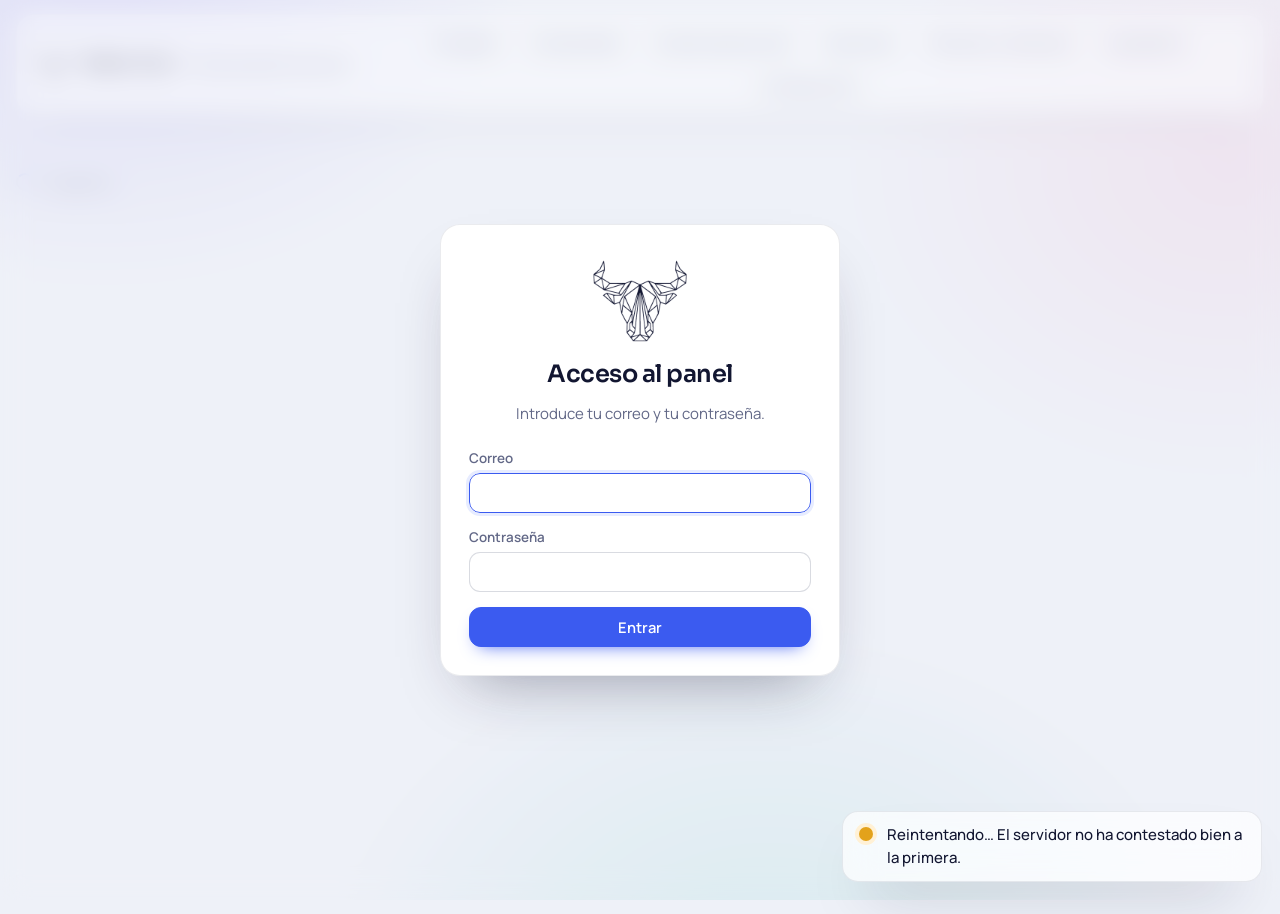
==== index.html @ 9e646604 "Encargo 9: acceso con Supabase Auth, lecturas desde vistas y guardados por panel-puente Co-Authored-" ====
<!doctype html>
<html lang="es">
<head>
  <meta charset="utf-8">
  <meta name="viewport" content="width=device-width, initial-scale=1">
  <meta name="robots" content="noindex, nofollow">
  <title>Panel Búfala Tech</title>
  <link rel="icon" type="image/png" href="img/favicon.png">
  <link rel="preconnect" href="https://fonts.googleapis.com">
  <link rel="preconnect" href="https://fonts.gstatic.com" crossorigin>
  <link rel="stylesheet" href="https://fonts.googleapis.com/css2?family=Manrope:wght@400;500;600;700;800&family=Sora:wght@400;500;600&family=JetBrains+Mono:wght@500;700&display=swap">
  <link rel="stylesheet" href="css/panel.css?v=29">
  <script type="module" src="js/app.js?v=29"></script>
</head>
<body>
  <header class="cabecera">
    <div class="marca"><img src="img/logo.png" alt="" width="40" height="40">Búfala Tech <span>· Panel de administración</span></div>
    <nav class="menu" id="menu" aria-label="Secciones">
      <a href="#unidades" data-vista="unidades">Unidades</a>
      <a href="#combustible" data-vista="combustible">Combustible</a>
      <a href="#costes" data-vista="costes">Costes de personal</a>
      <a href="#ausencias" data-vista="ausencias">Ausencias</a>
      <a href="#maestros" data-vista="maestros">Técnicos y vehículos</a>
      <a href="#liquidacion" data-vista="liquidacion">Liquidación</a>
      <a href="#configuracion" data-vista="configuracion">Configuración</a>
    </nav>
    <button type="button" class="boton secundario" id="salir" hidden>Cerrar sesión</button>
  </header>

  <div id="franja-demo" class="franja-demo" role="note" hidden></div>
  <div id="franja" class="franja" role="status" hidden></div>

  <main id="vista" class="vista" tabindex="-1">
    <p class="cargando">Cargando…</p>
  </main>

  <p id="frescura" class="frescura" hidden></p>

  <div id="avisos" class="avisos" aria-live="polite"></div>

  <!-- Pantalla de acceso: es una capa encima de la vista, así no se pierde lo que haya a medias -->
  <div id="acceso" class="acceso" hidden>
    <form id="form-acceso" class="tarjeta acceso-caja">
      <img class="acceso-logo" src="img/logo.png" alt="Búfala Tech" width="96" height="96">
      <h1>Acceso al panel</h1>
      <p id="acceso-motivo" class="tenue">Introduce tu correo y tu contraseña.</p>
      <label>Correo
        <input type="email" id="correo" required autocomplete="username" spellcheck="false">
      </label>
      <label>Contraseña
        <input type="password" id="clave" required autocomplete="current-password">
      </label>
      <p id="acceso-error" class="error" hidden></p>
      <button type="submit" class="boton">Entrar</button>
    </form>
  </div>

  <dialog id="dialogo" class="dialogo">
    <form method="dialog">
      <h2 id="dialogo-titulo"></h2>
      <div id="dialogo-cuerpo"></div>
      <div class="acciones">
        <button value="no" class="boton secundario" id="dialogo-no">Cancelar</button>
        <button value="si" class="boton" id="dialogo-si">Aceptar</button>
      </div>
    </form>
  </dialog>
</body>
</html>
---- css/panel.css ----
/* Panel de administración · Búfala Tech
   Estilo «Bento aurora»: bloques grandes y redondeados sobre un fondo claro con luces de color suaves,
   tarjetas de vidrio y un bloque protagonista oscuro. Siempre en claro, aunque el sistema esté en oscuro. */
:root {
  --fondo: #EEF1F8;
  --superficie: rgba(255, 255, 255, .72);
  --superficie-solida: #FFFFFF;
  --superficie-2: #F3F5FB;
  --borde: rgba(24, 32, 72, .09);
  --borde-fuerte: rgba(24, 32, 72, .16);
  --texto: #121631;
  --tenue: #626887;
  --acento: #3B5BF0;
  --acento-hover: #2E4BD8;
  --acento-texto: #FFFFFF;
  --acento-suave: #E7ECFF;
  --turquesa: #12B3A0;
  --rosa: #F0609A;
  --violeta: #7C6CF6;
  --heroe: #141A3A;
  --heroe-texto: #FFFFFF;
  --heroe-tenue: #A9B0DA;
  --aviso: #8A5300;
  --aviso-fondo: #FFF1D6;
  --error: #B42335;
  --error-fondo: #FFE6EA;
  --ok: #117A5A;
  --ok-fondo: #DDF6EC;
  --sugerido: #6545C9;
  --sugerido-fondo: #EFEAFF;
  --luz-1: rgba(124, 108, 246, .30);
  --luz-2: rgba(18, 179, 160, .22);
  --luz-3: rgba(240, 96, 154, .18);
  --sombra: 0 1px 0 rgba(18, 22, 49, .03), 0 14px 34px -20px rgba(18, 22, 49, .28);
  --sombra-alta: 0 30px 60px -28px rgba(18, 22, 49, .40);
  --radio: 20px;
  --radio-sm: 12px;
  --letra: "Manrope", system-ui, -apple-system, "Segoe UI", sans-serif;
  --letra-titulo: "Sora", "Manrope", system-ui, sans-serif;
  --letra-mono: "JetBrains Mono", ui-monospace, Consolas, monospace;
  color-scheme: light;
}

* { box-sizing: border-box; }
html { -webkit-text-size-adjust: 100%; }
body {
  margin: 0;
  min-height: 100vh;
  background: var(--fondo);
  color: var(--texto);
  font: 15px/1.5 var(--letra);
  position: relative;
  isolation: isolate;
}
/* Luces de fondo: fijas, detrás de todo, sin interceptar el ratón */
body::before {
  content: ""; position: fixed; inset: 0; z-index: -1; pointer-events: none;
  background:
    radial-gradient(38rem 30rem at 8% -6%, var(--luz-1), transparent 70%),
    radial-gradient(34rem 28rem at 96% 18%, var(--luz-3), transparent 70%),
    radial-gradient(40rem 32rem at 60% 110%, var(--luz-2), transparent 70%);
}
h1, h2, h3 { font-family: var(--letra-titulo); line-height: 1.2; margin: 0 0 .5rem; letter-spacing: -.02em; text-wrap: balance; }
h1 { font-size: 1.9rem; font-weight: 600; }
h2 { font-size: 1.08rem; font-weight: 600; }
h3 { font-size: 1rem; font-weight: 600; }
p { margin: 0 0 .5rem; }
code { font-family: var(--letra-mono); font-size: .85em; }
.tenue { color: var(--tenue); }
.error { color: var(--error); }
.num { text-align: right; font-variant-numeric: tabular-nums; white-space: nowrap; }
[hidden] { display: none !important; }

/* Vidrio: tarjetas translúcidas sobre las luces */
.cabecera, .tarjeta, .bloque, .columna, .unidad, .destino, .dialogo, .aviso-flotante, .kpi {
  -webkit-backdrop-filter: blur(18px) saturate(150%);
  backdrop-filter: blur(18px) saturate(150%);
}

/* ── Cabecera ── */
.cabecera {
  display: flex; align-items: center; gap: 1rem; flex-wrap: wrap;
  margin: 14px 16px 0; padding: 10px 12px 10px 16px;
  background: var(--superficie); border: 1px solid var(--borde); border-radius: 18px; box-shadow: var(--sombra);
  position: sticky; top: calc(10px + env(safe-area-inset-top, 0px)); z-index: 10;
}
.marca { display: flex; align-items: center; gap: 10px; font-family: var(--letra-titulo); font-weight: 600; font-size: 1.02rem; letter-spacing: -.02em; }
.marca img { width: 40px; height: 40px; flex: none; margin: -4px 0; }
.marca span { font-family: var(--letra); font-weight: 500; font-size: .88rem; color: var(--tenue); letter-spacing: 0; }
.menu { display: flex; gap: 4px; flex-wrap: wrap; flex: 1; justify-content: center; }
.menu a {
  color: var(--tenue); text-decoration: none; padding: 8px 14px; border-radius: 12px; font-weight: 600; font-size: .9rem;
  transition: background-color .15s, color .15s;
}
.menu a:hover { background: var(--superficie-2); color: var(--texto); }
.menu a[aria-current="page"] { background: var(--heroe); color: var(--heroe-texto); }
.menu a:focus-visible { outline: 2px solid var(--acento); outline-offset: 2px; }

.franja, .franja-demo { margin: 10px 16px 0; border-radius: 14px; padding: 10px 16px; font-size: .92rem; border: 1px solid var(--borde); }
.franja { background: var(--error-fondo); color: var(--error); display: flex; gap: 1rem; align-items: center; flex-wrap: wrap; }
.franja .boton { margin-left: auto; }
.franja-demo { background: var(--aviso-fondo); color: var(--aviso); }

.vista { padding: 26px 16px 48px; max-width: 1440px; margin: 0 auto; outline: none; }
.cargando { color: var(--tenue); padding: 2rem 0; }
.cargando::before {
  content: ""; display: inline-block; width: 14px; height: 14px; margin-right: 10px; vertical-align: -2px;
  border-radius: 50%; border: 2px solid var(--borde-fuerte); border-top-color: var(--acento);
  animation: girar .8s linear infinite;
}
@keyframes girar { to { transform: rotate(360deg); } }

/* ── Controles ── */
.boton {
  font: 600 .92rem var(--letra); border: 1px solid var(--acento); background: var(--acento); color: var(--acento-texto);
  padding: 9px 16px; border-radius: 12px; cursor: pointer; min-height: 40px;
  box-shadow: 0 8px 18px -10px var(--acento);
  transition: background-color .15s, transform .1s, box-shadow .15s;
}
.boton:hover { background: var(--acento-hover); border-color: var(--acento-hover); }
.boton:active { transform: translateY(1px); }
.boton:disabled { opacity: .45; cursor: not-allowed; box-shadow: none; }
.boton.secundario { background: var(--superficie-solida); color: var(--texto); border-color: var(--borde-fuerte); box-shadow: none; }
.boton.secundario:hover { background: var(--superficie-2); }
.boton.peligro { background: transparent; color: var(--error); border-color: var(--error); box-shadow: none; }
.boton.mini { padding: 4px 10px; min-height: 30px; font-size: .82rem; border-radius: 9px; }
input, select, textarea {
  font: inherit; color: var(--texto); background: var(--superficie-solida); border: 1px solid var(--borde-fuerte);
  border-radius: 11px; padding: 7px 11px; min-height: 40px; max-width: 100%;
}
input:focus, select:focus, textarea:focus, .boton:focus-visible { outline: 3px solid var(--acento-suave); border-color: var(--acento); outline-offset: 0; }
label { display: grid; gap: 5px; font-size: .84rem; font-weight: 600; color: var(--tenue); }
label > input, label > select { color: var(--texto); font-weight: 500; }
label.en-linea { display: inline-flex; align-items: center; gap: 8px; }

.barra { display: flex; gap: .75rem; align-items: end; flex-wrap: wrap; margin-bottom: 1.1rem; }
.barra .empuje { margin-left: auto; }
.barra label { min-width: 140px; }
.vista > .barra:first-child h1 + .tenue { font-size: 1rem; }

.tarjeta, .bloque {
  background: var(--superficie); border: 1px solid var(--borde); border-radius: var(--radio);
  box-shadow: var(--sombra); padding: 18px 20px;
}
.bloque { margin-bottom: 16px; }
.bloque > h2:first-child { margin-bottom: .35rem; }

.insignia {
  display: inline-flex; align-items: center; gap: 5px; font-size: .75rem; font-weight: 700; line-height: 1.2;
  padding: 4px 10px; border-radius: 999px; background: var(--superficie-2); color: var(--tenue); white-space: nowrap;
  border: 1px solid var(--borde);
}
.insignia.ok { background: var(--ok-fondo); color: var(--ok); border-color: transparent; }
.insignia.aviso { background: var(--aviso-fondo); color: var(--aviso); border-color: transparent; }
.insignia.error { background: var(--error-fondo); color: var(--error); border-color: transparent; }
.insignia.sugerido { background: var(--sugerido-fondo); color: var(--sugerido); border-color: transparent; }
.insignia.rosa { background: rgba(240, 96, 154, .13); color: #B8266A; border-color: transparent; }

.caja-aviso, .caja-error { padding: 12px 16px; border-radius: 14px; margin-bottom: 1rem; border: 1px solid transparent; }
.caja-aviso { background: var(--aviso-fondo); color: var(--texto); border-color: color-mix(in srgb, var(--aviso) 25%, transparent); }
.caja-error { background: var(--error-fondo); color: var(--texto); border-color: color-mix(in srgb, var(--error) 25%, transparent); }
.caja-aviso strong { color: var(--aviso); }
.caja-error strong { color: var(--error); }
.caja-aviso ul, .caja-error ul { margin: .25rem 0 0; padding-left: 1.2rem; }

/* ── Tablas ── */
.tabla-scroll { overflow-x: auto; border-radius: 14px; border: 1px solid var(--borde); background: var(--superficie-solida); }
table { border-collapse: collapse; width: 100%; }
th, td { padding: 11px 14px; border-bottom: 1px solid var(--borde); text-align: left; vertical-align: middle; }
tbody tr:last-child td { border-bottom: 0; }
tbody tr:hover td { background: color-mix(in srgb, var(--acento-suave) 45%, transparent); }
th { font-size: .74rem; color: var(--tenue); font-weight: 700; text-transform: uppercase; letter-spacing: .06em; background: var(--superficie-2); position: sticky; top: 0; }
tr.baja td { color: var(--tenue); }
tr.destacada td { background: var(--aviso-fondo); }
tfoot td { font-weight: 800; border-top: 2px solid var(--borde-fuerte); }

/* ── Avisos flotantes ── */
.avisos { position: fixed; right: 18px; bottom: 18px; display: grid; gap: 10px; z-index: 50; max-width: min(420px, calc(100vw - 2rem)); }
.aviso-flotante {
  background: var(--superficie); border: 1px solid var(--borde); padding: 12px 16px 12px 44px; border-radius: 16px;
  box-shadow: var(--sombra-alta); position: relative; font-weight: 500;
}
.aviso-flotante::before { content: ""; position: absolute; left: 16px; top: 15px; width: 14px; height: 14px; border-radius: 50%; background: var(--turquesa); box-shadow: 0 0 0 4px var(--ok-fondo); }
.aviso-flotante.error::before { background: var(--error); box-shadow: 0 0 0 4px var(--error-fondo); }
.aviso-flotante.aviso::before { background: #E3A21B; box-shadow: 0 0 0 4px var(--aviso-fondo); }

/* ── Acceso ── */
.acceso { position: fixed; inset: 0; background: color-mix(in srgb, var(--fondo) 55%, transparent); -webkit-backdrop-filter: blur(14px); backdrop-filter: blur(14px); display: grid; place-items: center; z-index: 40; padding: 1rem; }
.acceso-caja { width: min(400px, 100%); display: grid; gap: .9rem; padding: 28px; box-shadow: var(--sombra-alta); background: var(--superficie-solida); }
.acceso-logo { width: 96px; height: 96px; justify-self: center; margin-bottom: -4px; }
.acceso-caja h1 { text-align: center; }
.acceso-caja #acceso-motivo { text-align: center; }
.acceso-caja h1 { font-size: 1.5rem; margin: 0; }

/* ── Diálogo ── */
.dialogo { border: 1px solid var(--borde); border-radius: 22px; background: var(--superficie-solida); color: var(--texto); padding: 24px; width: min(500px, calc(100vw - 2rem)); box-shadow: var(--sombra-alta); }
.dialogo::backdrop { background: rgba(14, 18, 44, .35); -webkit-backdrop-filter: blur(3px); backdrop-filter: blur(3px); }
.dialogo #dialogo-cuerpo { display: grid; gap: .75rem; margin: .5rem 0 1.2rem; }
.acciones { display: flex; justify-content: flex-end; gap: .5rem; flex-wrap: wrap; }

/* ── Resumen en bloques (bento) ── */
.bento { display: grid; grid-template-columns: repeat(12, minmax(0, 1fr)); gap: 14px; margin-bottom: 18px; }
.kpi {
  grid-column: span 3; background: var(--superficie); border: 1px solid var(--borde); border-radius: var(--radio);
  box-shadow: var(--sombra); padding: 16px 18px; display: grid; gap: 6px; align-content: start;
}
.kpi small { font-size: .72rem; font-weight: 800; text-transform: uppercase; letter-spacing: .07em; color: var(--tenue); }
.kpi .cifra { font-family: var(--letra-titulo); font-size: 2rem; font-weight: 600; letter-spacing: -.04em; line-height: 1; font-variant-numeric: tabular-nums; }
.kpi .cifra span { font-size: 1rem; color: var(--tenue); font-weight: 500; letter-spacing: 0; }
.kpi .medidor { height: 6px; border-radius: 99px; background: var(--superficie-2); overflow: hidden; border: 1px solid var(--borde); }
.kpi .medidor i { display: block; height: 100%; border-radius: 99px; background: linear-gradient(90deg, var(--turquesa), var(--acento)); }
.kpi.heroe {
  grid-column: span 6; grid-template-columns: auto 1fr; align-items: center; gap: 20px;
  background: var(--heroe); color: var(--heroe-texto); border-color: transparent; position: relative; overflow: hidden;
}
.kpi.heroe::after {
  content: ""; position: absolute; width: 260px; height: 260px; right: -80px; top: -120px; border-radius: 50%;
  background: radial-gradient(circle, rgba(124, 108, 246, .55), transparent 70%); pointer-events: none;
}
.kpi.heroe small { color: var(--heroe-tenue); }
.kpi.heroe .cifra { font-size: 2.9rem; }
.kpi.heroe .cifra span { color: var(--heroe-tenue); }
.kpi.heroe p { margin: 0; color: var(--heroe-tenue); font-size: .9rem; }
.anillo { width: 96px; height: 96px; display: block; }
.anillo .pista { stroke: rgba(255, 255, 255, .12); }
.kpi.aviso .cifra { color: var(--aviso); }

/* ── Unidades ── */
.tablero { display: grid; grid-template-columns: minmax(220px, 1fr) minmax(340px, 2.4fr) minmax(220px, 1fr); gap: 16px; align-items: start; }
.columna {
  background: var(--superficie); border: 1px solid var(--borde); border-radius: var(--radio); box-shadow: var(--sombra);
  padding: 16px; min-height: 200px; position: sticky; top: 92px;
}
.columna > h2 { display: flex; justify-content: space-between; align-items: center; font-size: .98rem; }
.lista-fichas { display: grid; gap: 8px; min-height: 60px; }
.unidades { display: grid; grid-template-columns: repeat(auto-fill, minmax(270px, 1fr)); gap: 14px; }
.unidad {
  background: var(--superficie); border: 1px solid var(--borde); border-radius: var(--radio); padding: 16px;
  display: grid; gap: 10px; box-shadow: var(--sombra); transition: box-shadow .2s, border-color .2s;
}
.unidad:hover { box-shadow: var(--sombra-alta); }
.zona-titulo { font-size: .74rem; font-weight: 800; text-transform: uppercase; letter-spacing: .08em; color: var(--tenue); margin: 0 0 10px; display: flex; gap: 8px; align-items: baseline; }
.zona-titulo .tenue { text-transform: none; letter-spacing: 0; font-weight: 600; }
.unidades + .zona-titulo { margin-top: 22px; }
.unidad.no-productiva { background: color-mix(in srgb, var(--superficie) 70%, rgba(240, 96, 154, .06)); border-style: dashed; border-color: var(--borde-fuerte); }
.unidad.cambiada { border-color: var(--acento); box-shadow: 0 0 0 3px var(--acento-suave), var(--sombra); }
.unidad header { display: flex; align-items: center; gap: 8px; flex-wrap: wrap; }
.unidad header h3 { margin: 0; font-size: 1.12rem; margin-right: auto; }
.hueco { border: 1.5px dashed var(--borde-fuerte); border-radius: 14px; padding: 8px; display: grid; gap: 6px; min-height: 56px; transition: background-color .15s, border-color .15s; }
.hueco-titulo { font-size: .68rem; font-weight: 800; color: var(--tenue); text-transform: uppercase; letter-spacing: .08em; padding: 0 2px; }
.hueco.encima, .columna.encima, .destino.encima { background: var(--acento-suave); border-color: var(--acento); }
.hueco.rechazo, .columna.rechazo { background: var(--error-fondo); border-color: var(--error); animation: sacudir .35s; }
@keyframes sacudir { 25% { transform: translateX(-3px); } 75% { transform: translateX(3px); } }
.ficha {
  background: var(--superficie-solida); border: 1px solid var(--borde); border-radius: 13px; padding: 7px 9px;
  display: flex; align-items: center; gap: 10px; flex-wrap: wrap; cursor: grab; user-select: none;
  transition: box-shadow .15s, transform .15s;
}
.ficha[draggable="true"]:hover { box-shadow: var(--sombra); transform: translateY(-1px); }
.ficha.arrastrando { opacity: .45; }
.ficha .avatar {
  width: 32px; height: 32px; border-radius: 11px; flex: none; display: grid; place-items: center;
  font: 800 .75rem var(--letra); color: #fff; letter-spacing: .02em;
}
.ficha .datos { flex: 1; min-width: 7rem; display: grid; }
.ficha .nombre { font-weight: 700; line-height: 1.25; }
.ficha .detalle { font-size: .76rem; color: var(--tenue); font-weight: 600; }
.ficha select { min-height: 30px; padding: 2px 8px; font-size: .78rem; max-width: 9.5rem; border-radius: 9px; }
.solo-lectura .ficha { cursor: default; }
.vacio { color: var(--tenue); font-size: .86rem; padding: 6px 4px; text-align: center; }

/* Matrícula dibujada como placa española */
.placa {
  display: inline-flex; align-items: stretch; flex: none; border-radius: 5px; overflow: hidden;
  border: 1.5px solid #1A1A1A; background: #FDFDFB; color: #111; line-height: 1;
  font: 700 .8rem var(--letra-mono); letter-spacing: .06em;
}
.placa::before { content: "E"; display: flex; align-items: flex-end; justify-content: center; width: 14px; padding-bottom: 3px; background: #1F4FB5; color: #FFD84A; font-size: .55rem; letter-spacing: 0; }
.placa b { padding: 6px 8px; font-weight: 700; }
.placa.sin { border-style: dashed; }

/* ── Combustible ── */
.resumen-vehiculos { display: grid; grid-template-columns: repeat(auto-fill, minmax(220px, 1fr)); gap: 12px; margin-bottom: 1rem; }
.destino { background: var(--superficie-solida); border: 1px solid var(--borde); border-radius: 16px; padding: 14px 16px; display: grid; gap: 4px; transition: background-color .15s, border-color .15s; }
.destino .importe { font-family: var(--letra-titulo); font-size: 1.5rem; font-weight: 600; letter-spacing: -.03em; font-variant-numeric: tabular-nums; }
.diferencia { font-weight: 700; }
.diferencia.sube { color: var(--error); }
.diferencia.baja { color: var(--ok); }
tr[draggable="true"] { cursor: grab; }
.botones-tipo { display: flex; gap: 6px; flex-wrap: wrap; }

/* ── Costes ── */
.meses { display: flex; gap: 6px; flex-wrap: wrap; margin-bottom: 1rem; }
.fila-sugerida input { border-style: dashed; border-color: var(--sugerido); background: var(--sugerido-fondo); color: var(--sugerido); }
.fila-cambiada input { border-color: var(--acento); box-shadow: 0 0 0 3px var(--acento-suave); }
td input.importe { width: 9rem; text-align: right; font-variant-numeric: tabular-nums; }

@media (prefers-reduced-motion: reduce) {
  *, *::before, *::after { animation: none !important; transition: none !important; }
}
@media (max-width: 1100px) {
  .kpi { grid-column: span 6; }
  .kpi.heroe { grid-column: span 12; }
}
@media (max-width: 1000px) {
  .tablero { grid-template-columns: 1fr 1fr; }
  .tablero .col-unidades { grid-column: 1 / -1; order: -1; }
  .columna { position: static; }
  .menu { justify-content: flex-start; }
}
@media (max-width: 640px) {
  .tablero { grid-template-columns: 1fr; }
  .kpi, .kpi.heroe { grid-column: span 12; }
  .kpi.heroe { grid-template-columns: 1fr; }
  .vista { padding: 18px 16px 40px; }
  .cabecera { position: static; margin: 10px 10px 0; }
  .marca span { display: none; }
  h1 { font-size: 1.5rem; }
}

/* Contador de pendientes en el menú */
.menu a .contador {
  display: inline-grid; place-items: center; min-width: 20px; height: 20px; padding: 0 6px; margin-left: 7px;
  border-radius: 999px; background: var(--acento); color: #fff; font-size: .72rem; font-weight: 800; line-height: 1;
  vertical-align: 1px; box-shadow: 0 0 0 2px var(--superficie-solida);
}
.caja-aviso.pendientes .boton.actual { border-color: var(--aviso); background: var(--aviso-fondo); }

/* ── Facturas sin clasificar, agrupadas por proveedor ── */
.grupo-proveedor { display: grid; gap: 8px; padding: 12px 0; border-top: 1px solid var(--borde); }
.grupo-proveedor:first-of-type { border-top: 0; }
.grupo-cabecera { display: flex; align-items: center; gap: 10px; flex-wrap: wrap; }
.grupo-cabecera .empuje { margin-left: auto; }
.grupo-cabecera select { min-height: 32px; padding: 3px 8px; font-size: .84rem; }

/* ── Visor de factura ── */
.visor {
  border: 1px solid var(--borde); border-radius: 22px; background: var(--superficie-solida); color: var(--texto);
  padding: 0; width: min(1240px, calc(100vw - 2rem)); height: min(88vh, 900px); box-shadow: var(--sombra-alta);
}
.visor[open] { display: grid; grid-template-rows: auto minmax(0, 1fr); }
.visor::backdrop { background: rgba(14, 18, 44, .45); -webkit-backdrop-filter: blur(3px); backdrop-filter: blur(3px); }
.visor-cabecera { display: flex; align-items: center; gap: 12px; padding: 14px 18px; border-bottom: 1px solid var(--borde); }
.visor-cabecera h2 { margin: 0; margin-right: auto; font-size: 1.05rem; }
.visor-cuerpo { display: grid; grid-template-columns: minmax(0, 1.7fr) minmax(280px, 1fr); min-height: 0; }
.visor-vista { background: var(--superficie-2); padding: 14px; overflow: auto; min-height: 0; }
.visor-doc { width: 100%; height: 100%; min-height: 60vh; border: 0; border-radius: 12px; background: #fff; display: block; }
img.visor-doc { height: auto; object-fit: contain; }
.visor-lado { padding: 18px; overflow: auto; display: grid; gap: 16px; align-content: start; border-left: 1px solid var(--borde); }
.visor-datos { display: grid; grid-template-columns: auto 1fr; gap: 6px 14px; margin: 0; }
.visor-datos dt { color: var(--tenue); font-size: .8rem; font-weight: 700; }
.visor-datos dd { margin: 0; font-weight: 600; }
.visor-importe { font-family: var(--letra-titulo); font-size: 1.3rem; }
.visor fieldset { border: 1px solid var(--borde); border-radius: 14px; padding: 10px 12px 12px; margin: 0; display: grid; gap: 6px; }
.visor legend { font-size: .78rem; font-weight: 800; color: var(--tenue); text-transform: uppercase; letter-spacing: .06em; padding: 0 4px; }
.opcion-tipo { display: flex; align-items: center; gap: 8px; font-size: .92rem; color: var(--texto); font-weight: 600; padding: 6px 8px; border-radius: 10px; cursor: pointer; }
.opcion-tipo:hover { background: var(--superficie-2); }
.opcion-tipo:has(input:checked) { background: var(--acento-suave); color: var(--acento); }
.opcion-tipo input, .visor-equipos input { min-height: 0; width: 16px; height: 16px; accent-color: var(--acento); }
.visor-equipos label { color: var(--texto); font-size: .92rem; }
@media (max-width: 800px) {
  .visor { height: 94vh; }
  .visor-cuerpo { grid-template-columns: 1fr; grid-template-rows: minmax(40vh, 1fr) auto; overflow: auto; }
  .visor-lado { border-left: 0; border-top: 1px solid var(--borde); }
}

/* ── Ausencias ── */
.fila-campos { display: flex; gap: 10px; flex-wrap: wrap; align-items: end; }
.fila-campos > label { flex: 1 1 150px; min-width: 0; }
.fila-campos > label.ancho { flex: 2 1 220px; }
.fila-campos input, .fila-campos select { width: 100%; }
.alta-ausencia h2 { margin-bottom: .6rem; }
.calendario table { table-layout: fixed; min-width: 900px; }
.calendario th, .calendario td { padding: 0; border-bottom: 1px solid var(--borde); }
.calendario .cal-tec { text-transform: none; letter-spacing: 0; width: 170px; padding: 6px 10px; text-align: left; font-size: .84rem; font-weight: 700; color: var(--texto); background: var(--superficie-solida); position: sticky; left: 0; z-index: 1; }
.calendario thead .cal-tec { color: var(--tenue); background: var(--superficie-2); }
.calendario .cal-tec small { display: block; font-weight: 600; color: var(--tenue); font-size: .72rem; }
.calendario .cal-dia { text-align: center; font-size: .72rem; padding: 4px 0; text-transform: none; letter-spacing: 0; }
.calendario .cal-dia span { display: block; font-weight: 600; color: var(--tenue); font-size: .66rem; }
.calendario .cal-dia.hoy { color: var(--acento); box-shadow: inset 0 -2px 0 var(--acento); }
.calendario .finde { background: color-mix(in srgb, var(--superficie-2) 70%, rgba(18, 22, 49, .05)); }
.cal-celda { height: 34px; cursor: pointer; border-left: 1px solid var(--borde); }
.cal-celda:hover { background: var(--acento-suave); }
.cal-celda.con { background: color-mix(in srgb, var(--c) 78%, #fff); box-shadow: inset 0 0 0 1px color-mix(in srgb, var(--c) 60%, #000 5%); }
.cal-celda.con:hover { background: var(--c); }
tbody tr:hover td.cal-celda.con { background: color-mix(in srgb, var(--c) 78%, #fff); }
.leyenda { display: flex; flex-wrap: wrap; gap: 8px 16px; align-items: center; margin-top: 10px; font-size: .84rem; font-weight: 600; }
.leyenda i { display: inline-block; width: 12px; height: 12px; border-radius: 4px; margin-right: 6px; vertical-align: -1px; }
.insignia.motivo { background: color-mix(in srgb, var(--c) 16%, #fff); color: color-mix(in srgb, var(--c) 75%, #000); border-color: transparent; }

/* ── Página de la Dirección General ── */
.pagina-direccion .empuje-cabecera { flex: 1; }
.saltos { display: flex; flex-wrap: wrap; gap: 6px; margin-bottom: 16px; }
.saltos a { text-decoration: none; color: var(--texto); font-weight: 600; font-size: .86rem; padding: 6px 12px; border-radius: 999px; background: var(--superficie); border: 1px solid var(--borde); }
.saltos a:hover { border-color: var(--acento); color: var(--acento); }
.seccion-direccion { scroll-margin-top: 90px; }
.periodicidad { display: inline-block; font-size: .7rem; font-weight: 800; text-transform: uppercase; letter-spacing: .08em; color: var(--acento); background: var(--acento-suave); padding: 3px 9px; border-radius: 999px; margin-bottom: 6px; }
.indicadores { display: grid; grid-template-columns: repeat(auto-fill, minmax(240px, 1fr)); gap: 12px; }
.indicador { background: var(--superficie-solida); border: 1px solid var(--borde); border-radius: 16px; padding: 14px 16px; display: grid; gap: 8px; align-content: start; }
.indicador.manual { border-style: dashed; }
.indicador header { display: flex; align-items: start; gap: 8px; justify-content: space-between; }
.indicador h3 { margin: 0; font-size: .92rem; line-height: 1.3; }
.indicador-valor { font-family: var(--letra-titulo); font-size: 1.9rem; font-weight: 600; letter-spacing: -.03em; line-height: 1.1; font-variant-numeric: tabular-nums; }
.indicador-valor .ind-unidad { font-size: .95rem; color: var(--tenue); font-weight: 500; letter-spacing: 0; }
.indicador-nota { margin: 0; font-size: .84rem; }
.indicador details { font-size: .84rem; color: var(--tenue); }
.indicador summary { cursor: pointer; font-weight: 700; color: var(--acento); }
.indicador details p { margin: 6px 0 0; font-family: var(--letra-mono); font-size: .78rem; line-height: 1.5; }
.subtitulo { margin: 16px 0 8px; font-size: .95rem; }
.informe-md { white-space: pre-wrap; background: var(--superficie-2); border: 1px solid var(--borde); border-radius: 14px; padding: 14px 16px; font: .82rem/1.55 var(--letra-mono); max-height: 460px; overflow: auto; margin: 0; }
.cal-celda.inerte { cursor: default; }
.cal-celda.inerte:hover { background: transparent; }
tr.sin-casar .cal-tec { color: var(--error); }

/* ── Configuración ── */
.alta-festivo { margin-bottom: 10px; }
.tabla-precios tr.familia th { background: var(--superficie-2); color: var(--texto); font-size: .8rem; text-align: left; }
.tabla-precios input.notas { width: 100%; min-width: 180px; }
.tabla-precios .antes { font-size: .74rem; color: var(--aviso); font-weight: 700; min-height: 1em; }
.tabla-precios .antes:empty { display: none; }

/* ── Régimen de cada unidad ── */
.unidad .regimen {
  justify-self: start; font: 700 .78rem var(--letra); color: var(--tenue); background: var(--superficie-2);
  border: 1px dashed var(--borde-fuerte); border-radius: 10px; padding: 5px 10px; cursor: pointer; text-align: left;
}
.unidad .regimen:hover { border-color: var(--acento); color: var(--acento); }
.unidad .regimen.propio { color: var(--acento); background: var(--acento-suave); border-style: solid; border-color: transparent; }
.unidad .regimen span { font-weight: 600; opacity: .8; }
.unidad .regimen:disabled { cursor: default; }
.historial-regimen summary { cursor: pointer; font-weight: 700; }
.historial-regimen table { margin-top: 6px; font-size: .86rem; }
.cambio-regimen { border: 1px solid var(--borde); border-radius: 14px; padding: 10px 12px 12px; margin: 0; display: grid; gap: 8px; }
.cambio-regimen legend { font-size: .78rem; font-weight: 800; color: var(--tenue); text-transform: uppercase; letter-spacing: .06em; padding: 0 4px; }
.dialogo:has(.cambio-regimen) { width: min(620px, calc(100vw - 2rem)); }

/* Ausencias: Holded es la fuente oficial */
.aviso-holded { display: flex; align-items: center; gap: 12px; flex-wrap: wrap; }
.aviso-holded > div { flex: 1 1 320px; }
.insignia.holded { background: #EAF1FF; color: #2046C8; border-color: transparent; }
/* Las añadidas fuera de Holded llevan una esquina marcada en el calendario */
.cal-celda.con.manual { background-image: linear-gradient(135deg, var(--texto) 0 5px, transparent 5px); }
.leyenda .marca-manual { background: linear-gradient(135deg, var(--texto) 0 5px, var(--superficie-2) 5px); border: 1px solid var(--borde-fuerte); }

/* ── Iconos de ayuda «i» (encargo 7) ── */
.ayuda {
  display: inline-grid; place-items: center; width: 15px; height: 15px; border-radius: 50%; vertical-align: 1px;
  background: rgba(59, 91, 240, .12); color: #3B5BF0; font: italic 700 10px/1 Georgia, "Times New Roman", serif;
  text-transform: none; letter-spacing: 0; cursor: help; margin-left: 3px; user-select: none; flex: none;
}
.ayuda:hover, .ayuda:focus-visible { background: #3B5BF0; color: #fff; outline: none; }
.kpi.heroe .ayuda { background: rgba(255, 255, 255, .16); color: #fff; }
.burbuja-ayuda {
  position: fixed; z-index: 1000; max-width: 280px; padding: 9px 12px; border-radius: 10px;
  background: #141A3A; color: #fff; font: 500 12px/1.45 var(--letra); text-transform: none; letter-spacing: 0;
  box-shadow: 0 12px 30px -10px rgba(10, 14, 40, .5); pointer-events: none;
}
.burbuja-ayuda::before {
  content: ""; position: absolute; top: -5px; left: var(--flecha, 50%); width: 10px; height: 10px; margin-left: -5px;
  background: #141A3A; transform: rotate(45deg); border-radius: 2px;
}
.burbuja-ayuda.invertida::before { top: auto; bottom: -5px; }
.fila-regimen { display: flex; align-items: center; gap: 4px; }

/* «Aplicar a todas las facturas de este proveedor» */
.casilla-todas { display: flex; align-items: flex-start; gap: 8px; font-size: .88rem; font-weight: 600; color: var(--texto); cursor: pointer; }
.casilla-todas input { min-height: 0; width: 16px; height: 16px; margin-top: 2px; accent-color: var(--acento); }
.casilla-todas small { display: block; color: var(--tenue); font-weight: 500; }
.casilla-todas.inactiva { color: var(--tenue); cursor: default; }
.grupo-cabecera .casilla-todas { align-items: center; font-size: .82rem; }
.grupo-cabecera .casilla-todas input { margin-top: 0; }

/* Cambios con fecha pasada: puntual o definitivo */
.tipo-cambio { border: 1px solid var(--borde); border-radius: 14px; padding: 10px 12px 12px; margin: 0; display: grid; gap: 6px; }
.tipo-cambio legend { font-size: .78rem; font-weight: 800; color: var(--tenue); text-transform: uppercase; letter-spacing: .06em; padding: 0 4px; }
.tipo-cambio .opcion-tipo input { min-height: 0; width: 16px; height: 16px; accent-color: var(--acento); }
.tipo-cambio .hasta-cambio { margin-left: 30px; max-width: 220px; }
.lista-cambios { margin: .75rem 0 0; padding-left: 1.2rem; display: grid; gap: 4px; font-size: .9rem; }

/* «Datos de hace X min» (encargo 9): discreto, abajo a la izquierda; los avisos van a la derecha */
.frescura { position: fixed; left: 18px; bottom: 14px; z-index: 40; margin: 0; padding: 4px 10px; border-radius: 999px;
  font-size: 12px; color: var(--tenue); background: var(--superficie); border: 1px solid var(--borde);
  backdrop-filter: blur(8px); -webkit-backdrop-filter: blur(8px); pointer-events: auto; }
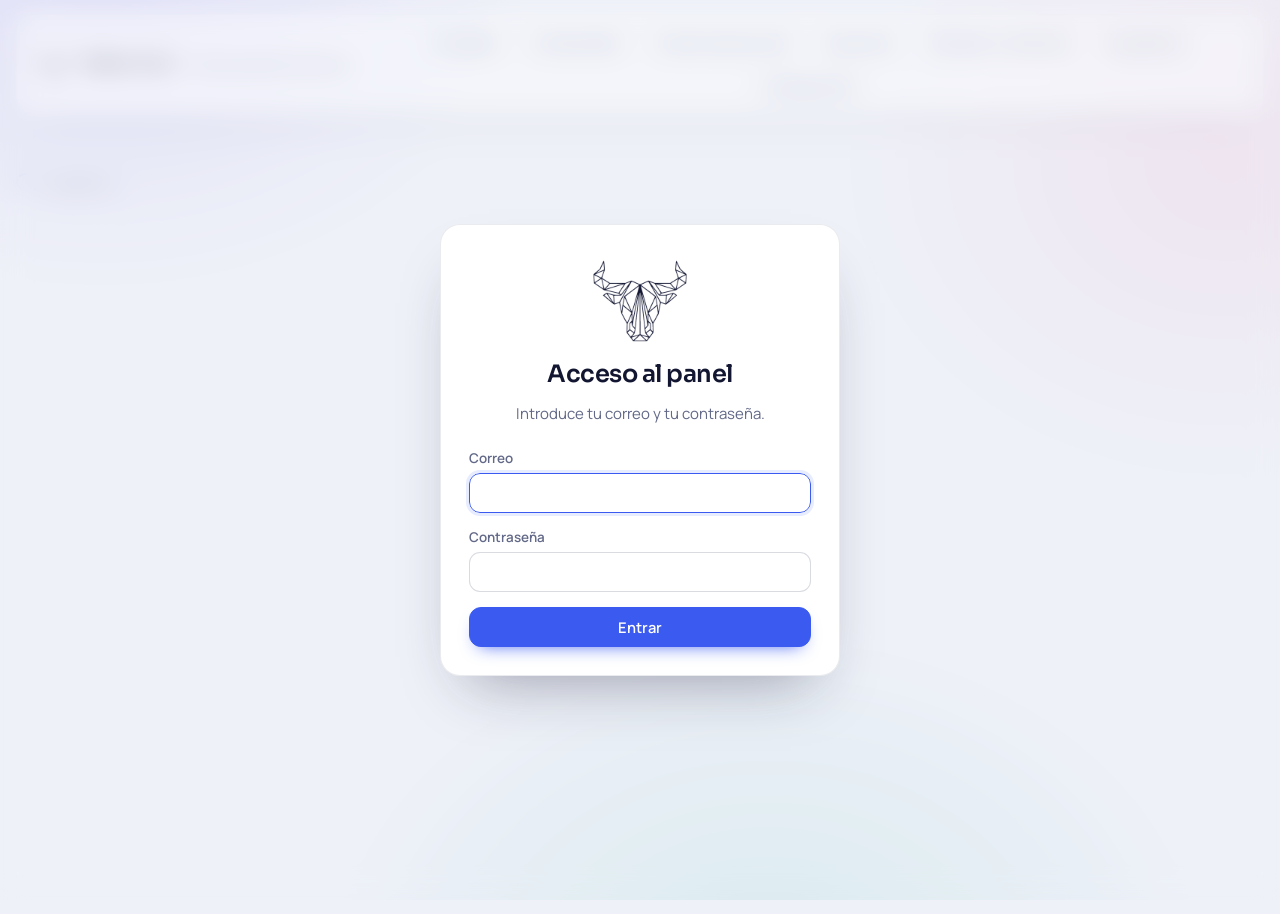
==== commit ebc0b3a0: "Encargo 9: ping desde vistas tras el acceso y aviso de guardado sin confirmar (puedeHaberseGuardado)" ====
--- a/index.html
+++ b/index.html
@@ -9,8 +9,8 @@
   <link rel="preconnect" href="https://fonts.googleapis.com">
   <link rel="preconnect" href="https://fonts.gstatic.com" crossorigin>
   <link rel="stylesheet" href="https://fonts.googleapis.com/css2?family=Manrope:wght@400;500;600;700;800&family=Sora:wght@400;500;600&family=JetBrains+Mono:wght@500;700&display=swap">
-  <link rel="stylesheet" href="css/panel.css?v=29">
-  <script type="module" src="js/app.js?v=29"></script>
+  <link rel="stylesheet" href="css/panel.css?v=30">
+  <script type="module" src="js/app.js?v=30"></script>
 </head>
 <body>
   <header class="cabecera">
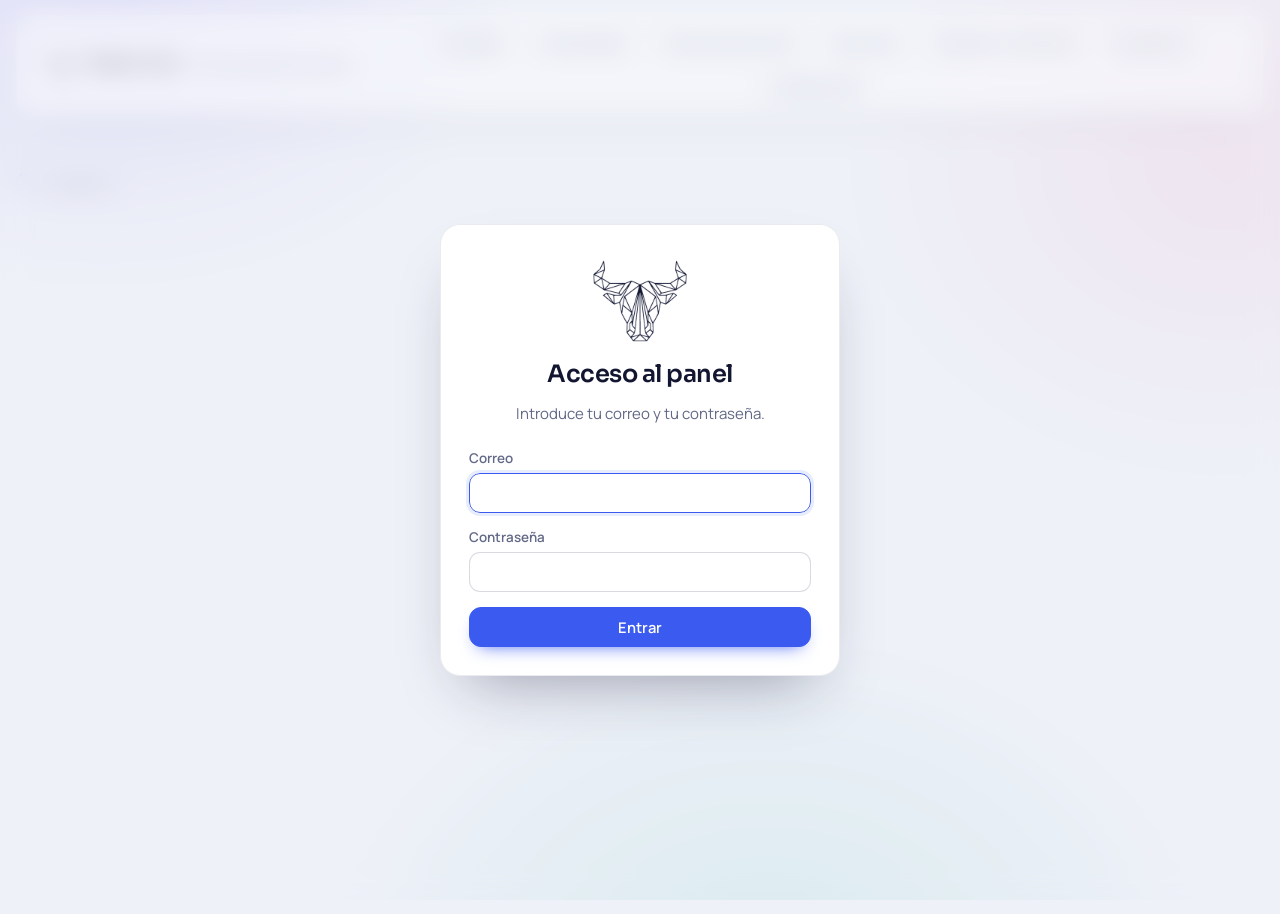
==== commit aa430292: "Web publicada desde panel-src@e0527f71bdcc95c070688c4e56fa22aecf059548" ====
--- a/index.html
+++ b/index.html
@@ -9,8 +9,8 @@
   <link rel="preconnect" href="https://fonts.googleapis.com">
   <link rel="preconnect" href="https://fonts.gstatic.com" crossorigin>
   <link rel="stylesheet" href="https://fonts.googleapis.com/css2?family=Manrope:wght@400;500;600;700;800&family=Sora:wght@400;500;600&family=JetBrains+Mono:wght@500;700&display=swap">
-  <link rel="stylesheet" href="css/panel.css?v=30">
-  <script type="module" src="js/app.js?v=30"></script>
+  <link rel="stylesheet" href="css/panel.css?v=35">
+  <script type="module" src="js/app.js?v=35"></script>
 </head>
 <body>
   <header class="cabecera">
--- a/css/panel.css
+++ b/css/panel.css
@@ -481,3 +481,41 @@
 .frescura { position: fixed; left: 18px; bottom: 14px; z-index: 40; margin: 0; padding: 4px 10px; border-radius: 999px;
   font-size: 12px; color: var(--tenue); background: var(--superficie); border: 1px solid var(--borde);
   backdrop-filter: blur(8px); -webkit-backdrop-filter: blur(8px); pointer-events: auto; }
+
+/* Importar el Excel de la gestoría (encargo 12) */
+.informe-gestoria p { margin: .5rem 0 0; }
+.sin-casar { list-style: none; padding: 0; margin: .5rem 0 0; display: grid; gap: .4rem; }
+.sin-casar li { display: flex; flex-wrap: wrap; align-items: center; justify-content: space-between; gap: .5rem; }
+.sin-casar select { min-width: min(260px, 100%); }
+
+/* Alta completa de equipos (Panel Config v1.7.0) */
+.dialogo:has(.grupo-equipo) { width: min(680px, calc(100vw - 2rem)); }
+.grupo-equipo { border: 1px solid var(--borde); border-radius: 14px; padding: 10px 12px 12px; margin: 0; display: grid; gap: 8px; min-width: 0; }
+.grupo-equipo legend { font-size: .78rem; font-weight: 800; color: var(--tenue); text-transform: uppercase; letter-spacing: .06em; padding: 0 4px; }
+.con-prefijo { display: flex; align-items: center; gap: 6px; }
+.con-prefijo > span { font-weight: 700; }
+.con-prefijo input { width: 6em; }
+.lista-marcas { display: grid; gap: 2px; max-height: 210px; overflow: auto; }
+.marca { display: flex; align-items: center; gap: 8px; padding: 5px 8px; border-radius: 10px; cursor: pointer; font-weight: 600; }
+.marca:hover { background: var(--superficie-2); }
+.marca input { min-height: 0; width: 16px; height: 16px; accent-color: var(--acento); flex: none; }
+.colores-evento { display: grid; grid-template-columns: repeat(auto-fill, minmax(150px, 1fr)); gap: 6px; }
+.color-evento { display: flex; align-items: center; gap: 8px; padding: 6px 8px; border: 1px solid var(--borde); border-radius: 10px; cursor: pointer; font-weight: 600; font-size: .9rem; }
+.color-evento input { min-height: 0; width: 16px; height: 16px; accent-color: var(--acento); flex: none; }
+.color-evento small { display: block; font-weight: 500; color: var(--tenue); font-size: .75rem; }
+.color-evento:has(input:checked) { border-color: var(--acento); background: var(--acento-suave); }
+.color-evento.bloqueado { opacity: .55; cursor: not-allowed; }
+.muestra { display: inline-block; width: 16px; height: 16px; border-radius: 50%; flex: none; box-shadow: inset 0 0 0 1px rgba(0,0,0,.12); }
+.plan-equipo ul { margin: .4rem 0 0; padding-left: 1.2rem; }
+.acciones-equipo { display: flex; gap: 8px; justify-content: flex-end; flex-wrap: wrap; }
+.editar-unidad { margin-left: auto; }
+
+/* Liquidación del variable v2.1 */
+.kpi.liq-heroe { grid-template-columns: 1fr; }
+.grupo-excepcion { margin: .35rem 0; }
+.grupo-excepcion summary { cursor: pointer; }
+.grupo-excepcion ul { margin: .3rem 0 0; }
+.incidencias-fichaje summary { cursor: pointer; }
+.tabla-liq td, .tabla-liq th { white-space: nowrap; }
+.formula-tramo { font-size: .9rem; color: var(--tenue); }
+.formula-tramo strong { color: var(--texto); }
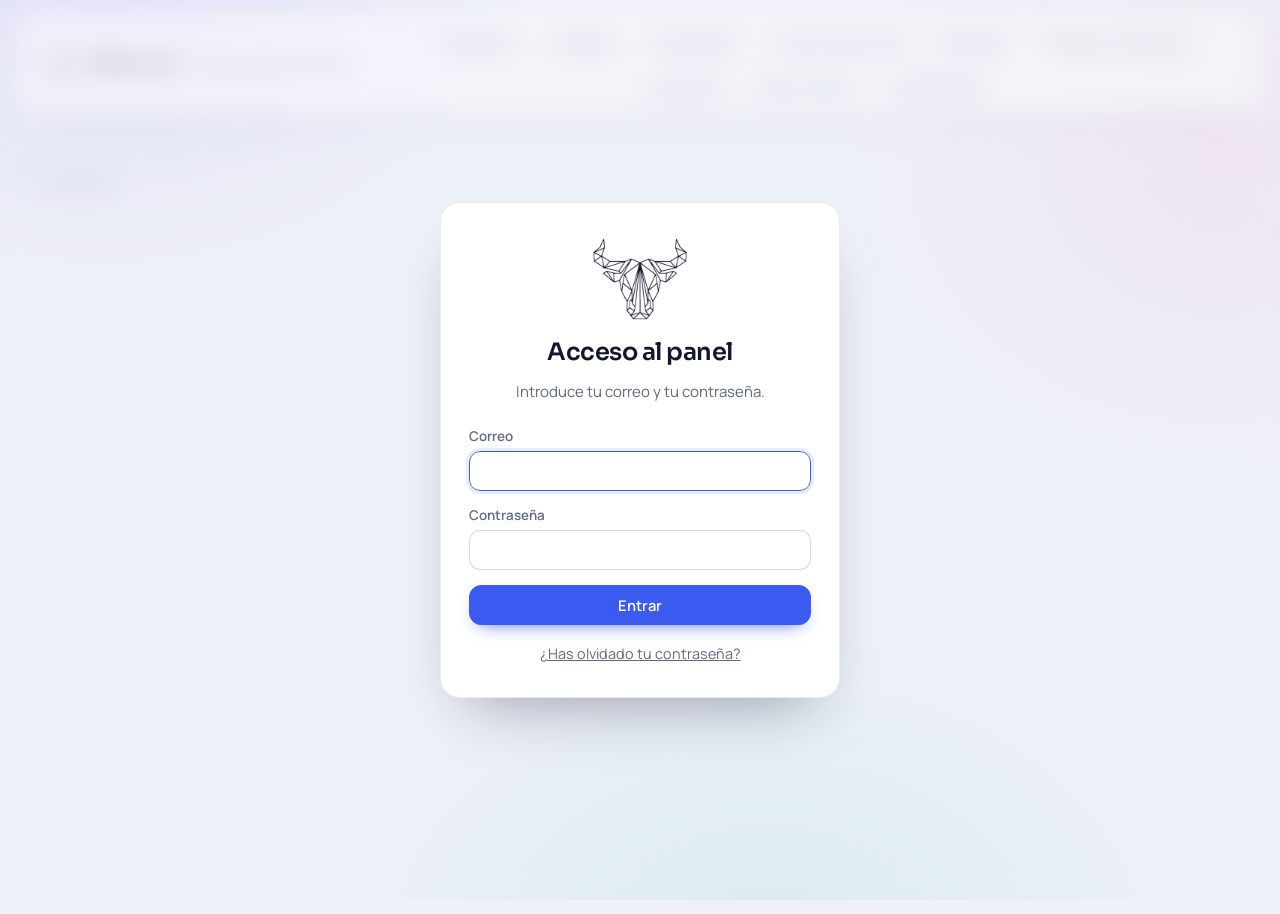
==== commit d386b18d: "Web publicada desde panel-src@596292884469dbf5e4b8ed9005982e38b9200382" ====
--- a/index.html
+++ b/index.html
@@ -9,19 +9,21 @@
   <link rel="preconnect" href="https://fonts.googleapis.com">
   <link rel="preconnect" href="https://fonts.gstatic.com" crossorigin>
   <link rel="stylesheet" href="https://fonts.googleapis.com/css2?family=Manrope:wght@400;500;600;700;800&family=Sora:wght@400;500;600&family=JetBrains+Mono:wght@500;700&display=swap">
-  <link rel="stylesheet" href="css/panel.css?v=35">
-  <script type="module" src="js/app.js?v=35"></script>
+  <link rel="stylesheet" href="css/panel.css?v=41">
+  <script type="module" src="js/app.js?v=41"></script>
 </head>
 <body>
   <header class="cabecera">
     <div class="marca"><img src="img/logo.png" alt="" width="40" height="40">Búfala Tech <span>· Panel de administración</span></div>
     <nav class="menu" id="menu" aria-label="Secciones">
+      <a href="#dashboard" data-vista="dashboard">Dashboard</a>
       <a href="#unidades" data-vista="unidades">Unidades</a>
       <a href="#combustible" data-vista="combustible">Combustible</a>
       <a href="#costes" data-vista="costes">Costes de personal</a>
       <a href="#ausencias" data-vista="ausencias">Ausencias</a>
       <a href="#maestros" data-vista="maestros">Técnicos y vehículos</a>
       <a href="#liquidacion" data-vista="liquidacion">Liquidación</a>
+      <a href="#evento" data-vista="evento">Nuevo evento</a>
       <a href="#configuracion" data-vista="configuracion">Configuración</a>
     </nav>
     <button type="button" class="boton secundario" id="salir" hidden>Cerrar sesión</button>
@@ -52,6 +54,26 @@
       </label>
       <p id="acceso-error" class="error" hidden></p>
       <button type="submit" class="boton">Entrar</button>
+      <button type="button" class="enlace-texto" id="olvido">¿Has olvidado tu contraseña?</button>
+    </form>
+  </div>
+
+  <!-- Tras abrir el enlace de invitación o de recuperación: se elige la contraseña antes de entrar -->
+  <div id="contrasena" class="acceso" hidden>
+    <form id="form-contrasena" class="tarjeta acceso-caja">
+      <img class="acceso-logo" src="img/logo.png" alt="Búfala Tech" width="96" height="96">
+      <h1 id="contrasena-titulo">Bienvenido al panel</h1>
+      <p id="contrasena-cuenta" class="tenue"></p>
+      <label>Contraseña
+        <input type="password" id="clave-nueva" required minlength="8" autocomplete="new-password">
+      </label>
+      <label>Repite la contraseña
+        <input type="password" id="clave-repetida" required minlength="8" autocomplete="new-password">
+      </label>
+      <p class="tenue contrasena-ayuda">Mínimo 8 caracteres.</p>
+      <p id="contrasena-error" class="error" hidden></p>
+      <button type="submit" class="boton">Guardar y entrar</button>
+      <button type="button" class="enlace-texto" id="contrasena-volver" hidden>Volver al acceso</button>
     </form>
   </div>
 
--- a/css/panel.css
+++ b/css/panel.css
@@ -519,3 +519,104 @@
 .tabla-liq td, .tabla-liq th { white-space: nowrap; }
 .formula-tramo { font-size: .9rem; color: var(--tenue); }
 .formula-tramo strong { color: var(--texto); }
+
+/* Dashboard en el panel: pestañas, Operaciones (iframe) y Dirección (bloques) */
+.pestanas { display: inline-flex; gap: 4px; padding: 4px; border-radius: 12px; background: var(--superficie-2); border: 1px solid var(--borde); }
+.pestana { border: 0; background: none; padding: 8px 14px; border-radius: 9px; font: inherit; font-weight: 700; color: var(--tenue); cursor: pointer; min-height: 0; }
+.pestana[aria-selected="true"] { background: var(--superficie-solida); color: var(--acento); box-shadow: var(--sombra); }
+.marco-operaciones { width: 100%; height: calc(100vh - 190px); min-height: 640px; border: 1px solid var(--borde); border-radius: var(--radio); background: #fff; }
+.informe-semanal { margin-bottom: 14px; }
+.informe-semanal label { min-width: 0; }
+.tablero-barra { align-items: center; }
+.tablero-barra p { margin: 0; }
+.cuadricula-tablero { display: grid; grid-template-columns: repeat(12, minmax(0, 1fr)); grid-auto-rows: 104px; gap: 14px; }
+.bloque-tablero { grid-column: span var(--w); grid-row: span var(--h); background: var(--superficie); border: 1px solid var(--borde); border-radius: var(--radio);
+  box-shadow: var(--sombra); padding: 12px 14px; display: flex; flex-direction: column; min-width: 0; overflow: hidden; }
+.bloque-tablero header { display: flex; align-items: center; gap: 8px; flex-wrap: wrap; }
+.bloque-tablero h3 { margin: 0; font-size: .95rem; flex: 1 1 auto; min-width: 0; }
+.contenido-bloque { flex: 1 1 auto; min-height: 0; overflow: auto; margin-top: 6px; }
+.lienzo-bloque { position: relative; height: 100%; min-height: 80px; }
+.cifra-bloque { font-family: var(--letra-titulo); font-size: 2.2rem; font-weight: 600; letter-spacing: -.03em; font-variant-numeric: tabular-nums; }
+.lista-equipos { list-style: none; padding: 0; margin: .3rem 0 0; display: grid; gap: 2px; font-size: .88rem; }
+.lista-equipos li { display: flex; justify-content: space-between; gap: 8px; }
+.pie-bloque { font-size: .75rem; color: var(--tenue); margin-top: 6px; }
+.cuadricula-tablero.editando .bloque-tablero { outline: 2px dashed var(--acento); outline-offset: -2px; }
+.mandos-bloque { display: flex; gap: 4px; flex-wrap: wrap; }
+.mini-icono { min-height: 0; width: 28px; height: 28px; padding: 0; border-radius: 8px; border: 1px solid var(--borde); background: var(--superficie-solida); cursor: pointer; font-size: .9rem; color: var(--texto); }
+.mini-icono:disabled { opacity: .35; cursor: default; }
+.mini-icono.peligro { color: var(--error); }
+@media (max-width: 900px) {
+  .cuadricula-tablero { grid-template-columns: 1fr; grid-auto-rows: auto; }
+  .bloque-tablero { grid-column: 1 / -1; grid-row: auto; min-height: calc(var(--h) * 104px); }
+}
+/* La Dirección (o «Ver como Dirección») solo tiene el dashboard */
+body.rol-direccion #menu a:not([data-vista="dashboard"]), body.como-direccion #menu a:not([data-vista="dashboard"]) { display: none; }
+
+/* Elige tu contraseña y «¿Has olvidado tu contraseña?» */
+.acceso-caja #contrasena-cuenta { text-align: center; margin: 0; overflow-wrap: anywhere; }
+.contrasena-ayuda { margin: -.5rem 0 0; font-size: .85rem; }
+.enlace-texto { background: none; border: 0; padding: .25rem; justify-self: center; color: var(--tenue); font: inherit; font-size: .9rem; text-decoration: underline; cursor: pointer; }
+.enlace-texto:hover, .enlace-texto:focus-visible { color: inherit; }
+.enlace-texto:disabled { opacity: .6; cursor: default; }
+
+/* Pestaña «Informes» del dashboard: histórico a la izquierda, informe a la derecha (una columna en móvil) */
+.informes { display: grid; grid-template-columns: minmax(230px, 270px) minmax(0, 1fr); gap: 16px; align-items: start; }
+.informes-lista { padding: 12px; display: grid; gap: 10px; position: sticky; top: 12px; }
+.informes-modo { display: flex; }
+.informes-modo .pestana { flex: 1; padding: 8px 6px; white-space: nowrap; }
+.informes-lista ul { list-style: none; margin: 0; padding: 0; display: grid; gap: 2px; max-height: 60vh; overflow-y: auto; }
+.informes-elemento { width: 100%; text-align: left; border: 0; background: none; font: inherit; color: var(--texto); padding: 8px 10px; border-radius: 9px; cursor: pointer; min-height: 0; }
+.informes-elemento:hover { background: var(--superficie-2); }
+.informes-elemento[aria-current="true"] { background: var(--superficie-2); color: var(--acento); font-weight: 700; }
+.informes-visor { padding: 20px 24px; min-width: 0; }
+.informes-cabecera { display: flex; align-items: start; gap: 12px; flex-wrap: wrap; padding-bottom: 12px; margin-bottom: 8px; border-bottom: 1px solid var(--borde); }
+.informes-cabecera h2 { margin: 0; }
+.informes-cabecera p { margin: .25rem 0 0; }
+.informe-texto { line-height: 1.55; overflow-wrap: anywhere; }
+.informe-texto h2, .informe-texto h3, .informe-texto h4 { margin: 1.4em 0 .5em; }
+.informe-texto h2:first-child { margin-top: .4em; }
+.informe-texto table { border-collapse: collapse; width: 100%; font-size: .92rem; }
+.informe-texto th, .informe-texto td { border: 1px solid var(--borde-fuerte); padding: 6px 10px; vertical-align: top; overflow-wrap: normal; }
+.informe-texto th { background: var(--superficie-2); text-align: left; }
+.informe-texto .tabla-desplazable { overflow-x: auto; margin: .6em 0 1em; }
+.informe-texto blockquote { margin: .6em 0; padding: .2em 1em; border-left: 3px solid var(--borde-fuerte); color: var(--tenue); }
+.informe-texto code { background: var(--superficie-2); border-radius: 5px; padding: 0 .3em; font-size: .9em; }
+.informe-texto pre { background: var(--superficie-2); padding: 10px 12px; border-radius: 10px; overflow-x: auto; }
+.informe-texto hr { border: 0; border-top: 1px solid var(--borde); margin: 1.2em 0; }
+@media (max-width: 760px) {
+  .informes { grid-template-columns: 1fr; }
+  .informes-lista { position: static; }
+  .informes-lista ul { max-height: 180px; }
+  .informes-visor { padding: 16px; }
+  .informe-texto th, .informe-texto td { white-space: nowrap; }
+}
+
+/* «Nuevo evento» */
+.evento-form { display: grid; gap: .9rem; max-width: 640px; }
+.evento-form textarea { font: inherit; resize: vertical; }
+.evento-fila { display: grid; grid-template-columns: 1.4fr 1fr 1fr; gap: .8rem; }
+.evento-botones { display: flex; flex-wrap: wrap; gap: .6rem; align-items: center; }
+#ev-resultado { max-width: 640px; margin-top: 16px; }
+.evento-espera .evento-reloj { padding: 0; }
+.evento-previa h2, .evento-hecho h2 { margin: 0 0 .6rem; }
+.evento-datos { border-collapse: collapse; width: 100%; margin-bottom: .8rem; }
+.evento-datos th { text-align: left; color: var(--tenue); font-weight: 600; padding: 5px 12px 5px 0; vertical-align: top; white-space: nowrap; width: 1%; }
+.evento-datos td { padding: 5px 0; overflow-wrap: anywhere; }
+.evento-datos tr + tr { border-top: 1px solid var(--borde); }
+.evento-avisos { margin: 0 0 .8rem; padding-left: 2rem; }
+/* Vista previa corregible (spec 004) */
+.evento-corregibles { display: grid; grid-template-columns: 1fr 1fr; gap: .7rem 1rem; margin: .4rem 0 1rem; }
+.evento-campo { display: grid; gap: .25rem; align-content: start; }
+.evento-campo.evento-ancho { grid-column: 1 / -1; }
+.evento-campo label { display: flex; flex-wrap: wrap; align-items: baseline; gap: .1rem .3rem; font-weight: 600; color: var(--tenue); font-size: .9rem; }
+.evento-campo input, .evento-campo textarea, .evento-notas textarea { width: 100%; box-sizing: border-box; }
+.evento-campo textarea, .evento-notas textarea { font: inherit; resize: vertical; }
+.evento-marca, .evento-revertir { display: none; }
+.evento-campo.corregido input, .evento-campo.corregido textarea { border-color: var(--aviso); box-shadow: inset 3px 0 0 var(--aviso); }
+.evento-campo.corregido .evento-marca { display: inline; font-size: .75rem; font-weight: 600; color: var(--aviso); text-transform: uppercase; letter-spacing: .03em; margin-left: .3rem; }
+.evento-campo.corregido .evento-revertir { display: inline-block; justify-self: start; background: none; border: 0; padding: 0; color: var(--tenue); font: inherit; font-size: .85rem; cursor: pointer; text-decoration: underline; }
+.evento-notas { display: grid; gap: .3rem; margin: 0 0 .9rem; font-weight: 600; }
+.evento-notas .tenue { font-weight: 400; }
+.evento-contador { justify-self: end; font-size: .8rem; }
+@media (max-width: 560px) { .evento-corregibles { grid-template-columns: 1fr; } }
+@media (max-width: 560px) { .evento-fila { grid-template-columns: 1fr 1fr; } .evento-fila label:first-child { grid-column: 1 / -1; } }
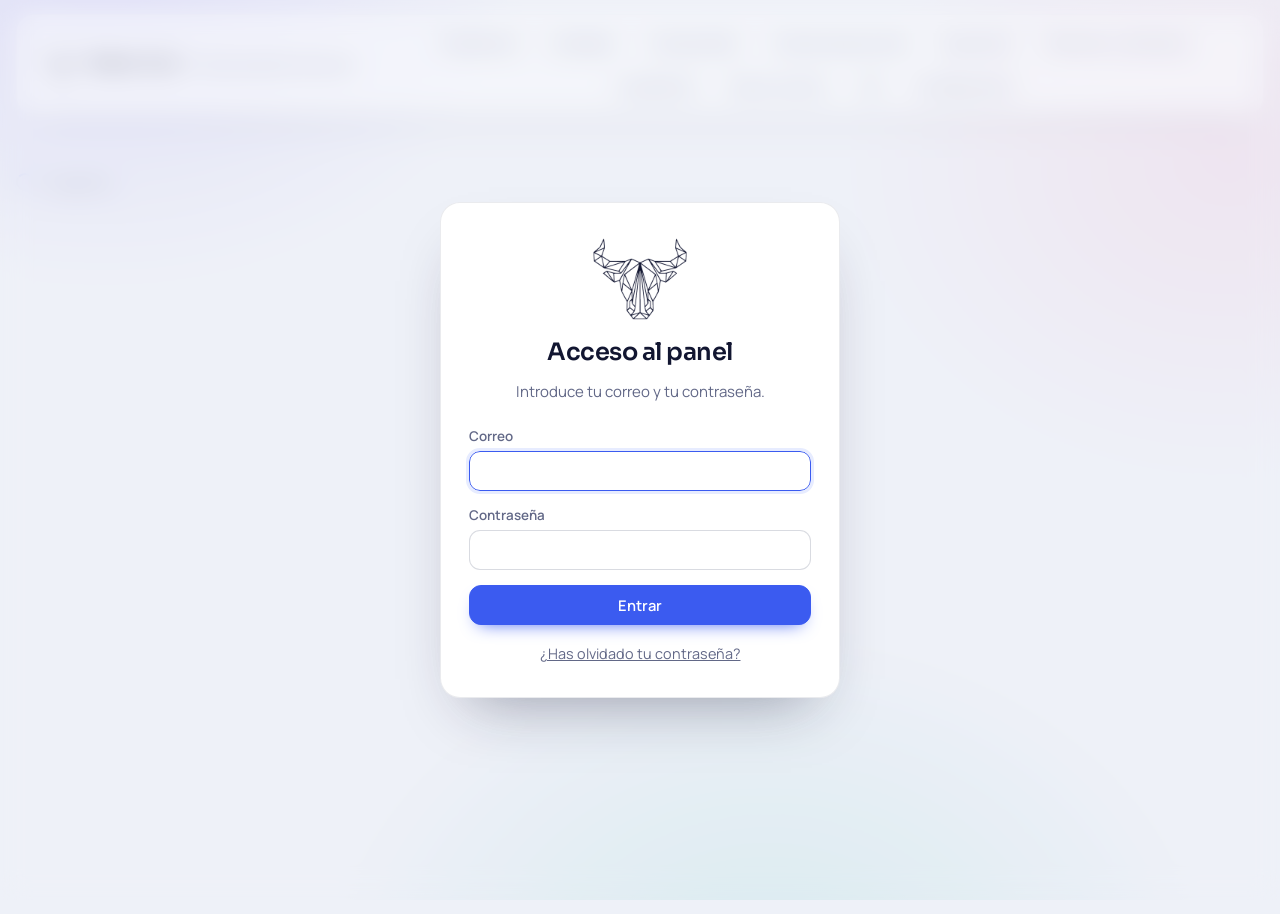
==== commit 52497555: "Web publicada desde panel-src@a59f02242e8bfafda00ddb30e04fc06bf38d066f" ====
--- a/index.html
+++ b/index.html
@@ -9,8 +9,8 @@
   <link rel="preconnect" href="https://fonts.googleapis.com">
   <link rel="preconnect" href="https://fonts.gstatic.com" crossorigin>
   <link rel="stylesheet" href="https://fonts.googleapis.com/css2?family=Manrope:wght@400;500;600;700;800&family=Sora:wght@400;500;600&family=JetBrains+Mono:wght@500;700&display=swap">
-  <link rel="stylesheet" href="css/panel.css?v=41">
-  <script type="module" src="js/app.js?v=41"></script>
+  <link rel="stylesheet" href="css/panel.css?v=47">
+  <script type="module" src="js/app.js?v=47"></script>
 </head>
 <body>
   <header class="cabecera">
@@ -24,6 +24,7 @@
       <a href="#maestros" data-vista="maestros">Técnicos y vehículos</a>
       <a href="#liquidacion" data-vista="liquidacion">Liquidación</a>
       <a href="#evento" data-vista="evento">Nuevo evento</a>
+      <a href="#cie" data-vista="cie">CIE</a>
       <a href="#configuracion" data-vista="configuracion">Configuración</a>
     </nav>
     <button type="button" class="boton secundario" id="salir" hidden>Cerrar sesión</button>
--- a/css/panel.css
+++ b/css/panel.css
@@ -533,7 +533,11 @@
 .bloque-tablero { grid-column: span var(--w); grid-row: span var(--h); background: var(--superficie); border: 1px solid var(--borde); border-radius: var(--radio);
   box-shadow: var(--sombra); padding: 12px 14px; display: flex; flex-direction: column; min-width: 0; overflow: hidden; }
 .bloque-tablero header { display: flex; align-items: center; gap: 8px; flex-wrap: wrap; }
-.bloque-tablero h3 { margin: 0; font-size: .95rem; flex: 1 1 auto; min-width: 0; }
+.bloque-tablero h3 { margin: 0; font-size: .95rem; min-width: 0; }
+.titulo-bloque { flex: 1 1 auto; min-width: 0; }
+.periodo-bloque { margin: 1px 0 0; font-size: .8rem; color: var(--tenue); }
+.selector-mes { display: flex; align-items: center; gap: 8px; font-weight: 600; }
+.selector-mes select { width: auto; min-width: 11rem; }
 .contenido-bloque { flex: 1 1 auto; min-height: 0; overflow: auto; margin-top: 6px; }
 .lienzo-bloque { position: relative; height: 100%; min-height: 80px; }
 .cifra-bloque { font-family: var(--letra-titulo); font-size: 2.2rem; font-weight: 600; letter-spacing: -.03em; font-variant-numeric: tabular-nums; }
@@ -620,3 +624,23 @@
 .evento-contador { justify-self: end; font-size: .8rem; }
 @media (max-width: 560px) { .evento-corregibles { grid-template-columns: 1fr; } }
 @media (max-width: 560px) { .evento-fila { grid-template-columns: 1fr 1fr; } .evento-fila label:first-child { grid-column: 1 / -1; } }
+
+/* ── CIE pendientes (spec 006) ── */
+.cie-resumen { margin-bottom: .8rem; }
+.cie-total strong { font-size: 1.5rem; }
+.cie-tabla td { font-size: .92rem; }
+.cie-tabla .cie-num, .cie-tabla .cie-dias { white-space: nowrap; font-weight: 700; }
+.cie-tabla .cie-dias { text-align: right; }
+.cie-tabla .cie-direccion { min-width: 200px; }
+.cie-tabla .cie-nota { color: var(--aviso); font-weight: 600; min-width: 90px; }
+.cie-casilla label { display: flex; align-items: center; gap: .45rem; min-height: 40px; cursor: pointer; white-space: nowrap; font-weight: 700; color: var(--ok); }
+.cie-casilla input { width: 22px; height: 22px; accent-color: var(--ok); cursor: pointer; }
+tr.cie-marcada td { background: var(--ok-fondo); }
+tr.cie-marcada td:not(.cie-casilla) { color: var(--tenue); text-decoration: line-through; }
+.cie-hechos { margin-top: 1.2rem; }
+.cie-hechos > summary { cursor: pointer; font-weight: 700; padding: .6rem 0; }
+.cie-hechos .boton { padding: 6px 12px; }
+/* CIE: enlace a la página de boletines (v46+) */
+.cie-enlace { white-space: nowrap; }
+.cie-enlace .cie-boletin { padding: 5px 10px; font-size: .82rem; }
+.cie-enlace .cie-faltan { display: block; font-size: .74rem; margin-top: 4px; cursor: help; }
